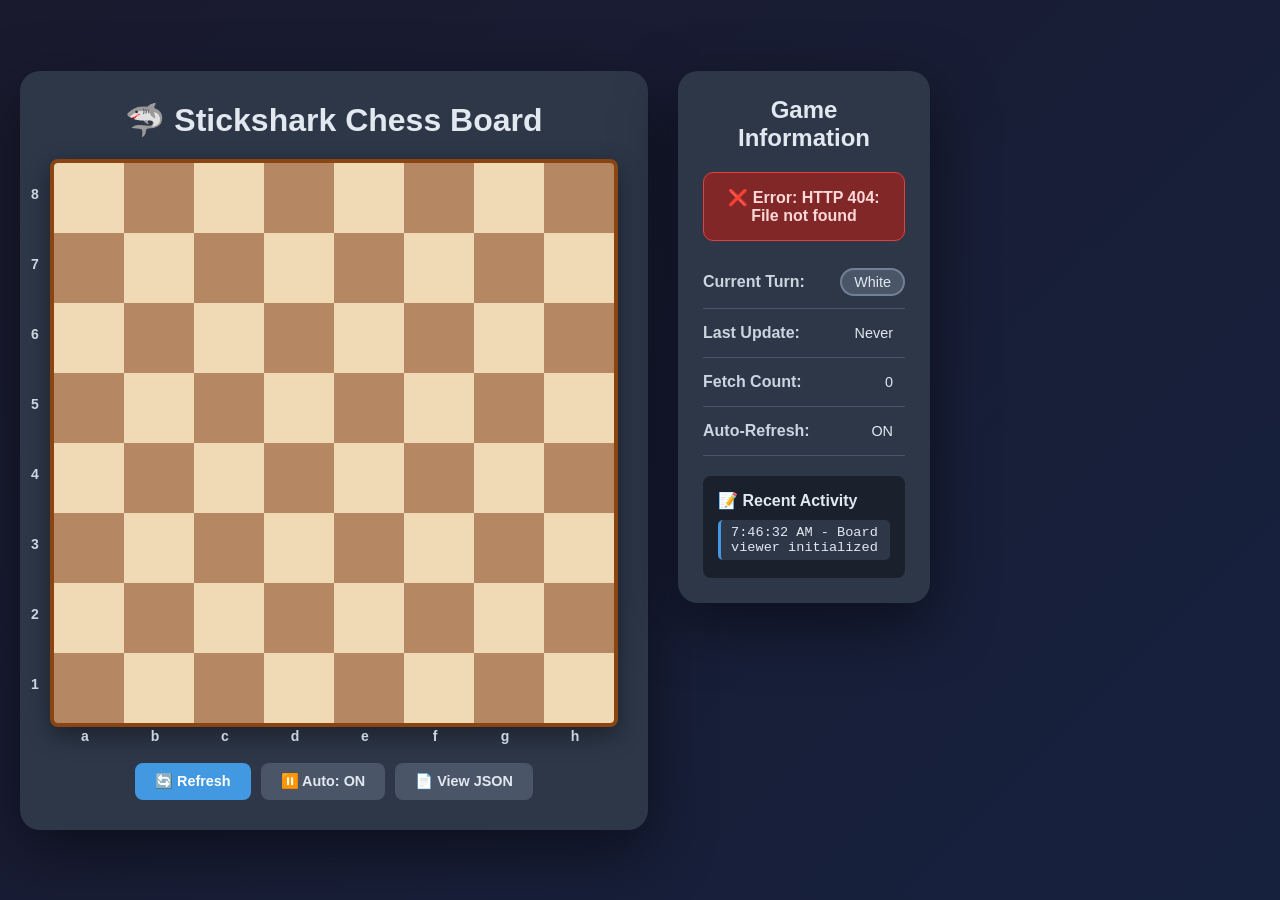
==== chess_board.html @ 0b3cc7c3 "clean project structure" ====
<!DOCTYPE html>
<html lang="en">
<head>
    <meta charset="UTF-8">
    <meta name="viewport" content="width=device-width, initial-scale=1.0">
    <title>🦈 Stickshark Chess Board</title>
    <style>
        * {
            margin: 0;
            padding: 0;
            box-sizing: border-box;
        }

        body {
            font-family: 'SF Pro Display', -apple-system, BlinkMacSystemFont, 'Segoe UI', Roboto, sans-serif;
            background: linear-gradient(135deg, #1a1a2e 0%, #16213e 100%);
            min-height: 100vh;
            display: flex;
            align-items: center;
            justify-content: center;
            padding: 20px;
            color: #e2e8f0;
        }

        .container {
            display: grid;
            grid-template-columns: 1fr auto 300px;
            gap: 30px;
            max-width: 1400px;
            width: 100%;
            align-items: start;
        }

        .board-section {
            background: #2d3748;
            border-radius: 20px;
            padding: 30px;
            box-shadow: 0 20px 60px rgba(0, 0, 0, 0.5);
            display: flex;
            flex-direction: column;
            align-items: center;
        }

        .title {
            font-size: 2rem;
            font-weight: 700;
            color: #e2e8f0;
            margin-bottom: 20px;
            text-align: center;
        }

        .chess-board-container {
            position: relative;
            display: inline-block;
        }

        .chess-board {
            display: grid;
            grid-template-columns: repeat(8, 70px);
            grid-template-rows: repeat(8, 70px);
            border: 4px solid #8B4513;
            border-radius: 8px;
            overflow: hidden;
            box-shadow: 0 8px 25px rgba(0, 0, 0, 0.4);
        }

        .square {
            width: 70px;
            height: 70px;
            display: flex;
            align-items: center;
            justify-content: center;
            font-size: 48px;
            line-height: 1;
            user-select: none;
            position: relative;
            transition: all 0.2s ease;
        }

        .square.light {
            background-color: #f0d9b5;
        }

        .square.dark {
            background-color: #b58863;
        }

        .square:hover {
            transform: scale(1.05);
            z-index: 10;
            box-shadow: 0 4px 15px rgba(0, 0, 0, 0.5);
        }

        .piece {
            width: 100%;
            height: 100%;
            display: flex;
            align-items: center;
            justify-content: center;
            text-shadow: 2px 2px 4px rgba(0, 0, 0, 0.5);
            filter: drop-shadow(1px 1px 2px rgba(0, 0, 0, 0.3));
        }

        .piece img {
            width: 80%;
            height: 80%;
            object-fit: contain;
            user-select: none;
            -webkit-user-drag: none;
            pointer-events: none;
        }

        /* Coordinates */
        .coordinates {
            position: absolute;
            top: 0;
            left: 0;
            width: 560px; /* match 8 * 70px board */
            height: 560px;
            pointer-events: none;
            font-weight: 600;
            font-size: 14px;
            color: #cbd5e0;
        }

        .files {
            position: absolute;
            bottom: -25px;
            left: 0px;
            width: 560px;
            display: flex;
            justify-content: center;
            align-items: center;
        }

        .files span {
            width: 70px;
            text-align: center;
        }

        .ranks {
            position: absolute;
            top: 0px;
            left: -25px;
            height: 560px;
            display: flex;
            flex-direction: column;
            justify-content: space-between;
            align-items: center;
            writing-mode: horizontal-tb;
        }

        .ranks span {
            width: 20px;
            height: 70px;
            display: flex;
            align-items: center;
            justify-content: center;
            flex-shrink: 0;
            flex-grow: 0;
        }

        /* Info Panel */
        .info-panel {
            background: #2d3748;
            border-radius: 20px;
            padding: 25px;
            box-shadow: 0 20px 60px rgba(0, 0, 0, 0.5);
            min-height: 400px;
        }

        .info-title {
            font-size: 1.5rem;
            font-weight: 600;
            color: #e2e8f0;
            margin-bottom: 20px;
            text-align: center;
        }

        .status-item {
            display: flex;
            justify-content: space-between;
            align-items: center;
            padding: 12px 0;
            border-bottom: 1px solid #4a5568;
        }

        .status-item:last-child {
            border-bottom: none;
        }

        .status-label {
            font-weight: 600;
            color: #cbd5e0;
        }

        .status-value {
            font-weight: 500;
            padding: 4px 12px;
            border-radius: 20px;
            font-size: 0.9rem;
        }

        .turn-white {
            background: #4a5568;
            color: #e2e8f0;
            border: 2px solid #718096;
        }

        .turn-black {
            background: #1a202c;
            color: #e2e8f0;
            border: 2px solid #2d3748;
        }

        .connection-status {
            padding: 15px;
            border-radius: 10px;
            text-align: center;
            font-weight: 600;
            margin: 15px 0;
        }

        .connected {
            background: #22543d;
            color: #c6f6d5;
            border: 1px solid #38a169;
        }

        .disconnected {
            background: #822727;
            color: #fed7d7;
            border: 1px solid #e53e3e;
        }

        .loading {
            background: #2a69ac;
            color: #bee3f8;
            border: 1px solid #3182ce;
        }

        /* Controls */
        .controls {
            display: flex;
            gap: 10px;
            margin-top: 36px;
            flex-wrap: wrap;
            justify-content: center;
        }

        .btn {
            padding: 10px 20px;
            border: none;
            border-radius: 8px;
            font-weight: 600;
            cursor: pointer;
            transition: all 0.2s ease;
            font-size: 0.9rem;
        }

        .btn-primary {
            background: #4299e1;
            color: white;
        }

        .btn-primary:hover {
            background: #3182ce;
            transform: translateY(-1px);
        }

        .btn-secondary {
            background: #4a5568;
            color: #e2e8f0;
        }

        .btn-secondary:hover {
            background: #2d3748;
            transform: translateY(-1px);
        }

        /* Move History */
        .move-history {
            margin-top: 20px;
            max-height: 200px;
            overflow-y: auto;
            background: #1a202c;
            border-radius: 8px;
            padding: 15px;
        }

        .move-history h4 {
            margin-bottom: 10px;
            color: #e2e8f0;
        }

        .move-item {
            padding: 5px 10px;
            margin: 3px 0;
            background: #2d3748;
            border-radius: 5px;
            font-family: 'Monaco', 'Courier New', monospace;
            font-size: 0.85rem;
            border-left: 3px solid #4299e1;
            color: #e2e8f0;
        }

        /* Responsive Design */
        @media (max-width: 1200px) {
            .container {
                grid-template-columns: 1fr;
                gap: 20px;
            }
            
            .chess-board {
                grid-template-columns: repeat(8, 60px);
                grid-template-rows: repeat(8, 60px);
            }
            
            .square {
                width: 60px;
                height: 60px;
                font-size: 40px;
            }
        }

        @media (max-width: 600px) {
            .chess-board {
                grid-template-columns: repeat(8, 45px);
                grid-template-rows: repeat(8, 45px);
            }
            
            .square {
                width: 45px;
                height: 45px;
                font-size: 30px;
            }
            
            .files {
                width: 360px;
                padding: 0 22px;
            }
            
            .ranks {
                height: 360px;
                padding: 22px 0;
            }
        }

        /* Animations */
        .piece-enter {
            animation: pieceEnter 0.3s ease-out;
        }

        @keyframes pieceEnter {
            from {
                opacity: 0;
                transform: scale(0.8);
            }
            to {
                opacity: 1;
                transform: scale(1);
            }
        }

        .board-update {
            animation: boardUpdate 0.2s ease-out;
        }

        @keyframes boardUpdate {
            0% { transform: scale(1); }
            50% { transform: scale(1.02); }
            100% { transform: scale(1); }
        }
    </style>
</head>
<body>
    <div class="container">
        <!-- Chess Board Section -->
        <div class="board-section">
            <h1 class="title">🦈 Stickshark Chess Board</h1>
            
            <div class="chess-board-container">
                <div id="chess-board" class="chess-board">
                    <!-- Board squares will be generated by JavaScript -->
                </div>
                
                <div class="coordinates">
                    <div class="files">
                        <span>a</span><span>b</span><span>c</span><span>d</span>
                        <span>e</span><span>f</span><span>g</span><span>h</span>
                    </div>
                    <div class="ranks">
                        <span>8</span><span>7</span><span>6</span><span>5</span>
                        <span>4</span><span>3</span><span>2</span><span>1</span>
                    </div>
                </div>
            </div>

            <div class="controls">
                <button class="btn btn-primary" onclick="manualRefresh()">🔄 Refresh</button>
                <button class="btn btn-secondary" onclick="toggleAutoRefresh()" id="autoBtn">
                    ⏸️ Auto: ON
                </button>
                <button class="btn btn-secondary" onclick="openJsonViewer()">📄 View JSON</button>
            </div>
        </div>

        <!-- Game Info Panel -->
        <div class="info-panel">
            <h2 class="info-title">Game Information</h2>
            
            <div id="connectionStatus" class="connection-status loading">
                🔄 Connecting...
            </div>

            <div class="status-item">
                <span class="status-label">Current Turn:</span>
                <span id="currentTurn" class="status-value turn-white">White</span>
            </div>

            <div class="status-item">
                <span class="status-label">Last Update:</span>
                <span id="lastUpdate" class="status-value">Never</span>
            </div>

            <div class="status-item">
                <span class="status-label">Fetch Count:</span>
                <span id="fetchCount" class="status-value">0</span>
            </div>

            <div class="status-item">
                <span class="status-label">Auto-Refresh:</span>
                <span id="autoStatus" class="status-value">ON</span>
            </div>

            <div class="move-history">
                <h4>📝 Recent Activity</h4>
                <div id="moveHistory">
                    <div class="move-item">Waiting for game data...</div>
                </div>
            </div>
        </div>
    </div>

    <script>
        // Chess piece Unicode symbols (fallback)
        const pieceSymbols = {
            white: ['♙', '♗', '♘', '♖', '♕', '♔'], // 0-5: pawn, bishop, knight, rook, queen, king
            black: ['♟', '♝', '♞', '♜', '♛', '♚']  // 0-5: pawn, bishop, knight, rook, queen, king
        };

        // Map type index to names and abbreviations
        const typeNames = ['pawn','bishop','knight','rook','queen','king']; // 0..5
        const typeAbbr  = ['P','B','N','R','Q','K'];

        // Build sprite filename like wK.svg or bQ.svg under assets/pieces/merida/
        function pieceImageSrc(piece) {
            const short = piece.color === 'white' ? 'w' : 'b';
            const abbr = typeAbbr[piece.type];
            return `assets/pieces/merida/${short}${abbr}.svg`;
        }

        // Game state
        let currentBoard = null;
        let lastTimestamp = 0;
        let fetchCount = 0;
        let autoRefreshInterval = null;
        let isAutoRefreshEnabled = true;
        let moveHistory = [];

        // Auto-refresh settings
        const REFRESH_INTERVAL = 1000; // 1 second

        // Initialize the chess board grid
        function initializeBoard() {
            const board = document.getElementById('chess-board');
            board.innerHTML = '';

            // Create 64 squares (8x8)
            for (let rank = 7; rank >= 0; rank--) { // Start from rank 8 (index 7) to rank 1 (index 0)
                for (let file = 0; file < 8; file++) {
                    const square = document.createElement('div');
                    square.className = `square ${(rank + file) % 2 === 0 ? 'dark' : 'light'}`;
                    square.dataset.rank = rank;
                    square.dataset.file = file;
                    square.id = `square-${rank}-${file}`;
                    board.appendChild(square);
                }
            }
        }

        // Render pieces on the board
        function renderBoard(boardData) {
            if (!boardData || !boardData.board) return;

            const board = boardData.board;
            
            // Clear all pieces first
            document.querySelectorAll('.square').forEach(square => {
                square.innerHTML = '';
                square.classList.remove('piece-enter');
            });

            // Place pieces according to the board data
            // board[0] = rank 8, board[7] = rank 1
            for (let boardRank = 0; boardRank < 8; boardRank++) {
                for (let boardFile = 0; boardFile < 8; boardFile++) {
                    // Engine's file indexing is mirrored horizontally; flip files for display
                    const piece = board[boardRank][7 - boardFile];
                    if (piece) {
                        const displayRank = 7 - boardRank; // Convert board index to display rank
                        const square = document.getElementById(`square-${displayRank}-${boardFile}`);
                        
                        if (square) {
                            const wrapper = document.createElement('span');
                            wrapper.className = 'piece piece-enter';

                            const img = document.createElement('img');
                            img.alt = `${piece.color} ${typeNames[piece.type]}`;
                            img.src = pieceImageSrc(piece);
                            img.onerror = () => { wrapper.textContent = pieceSymbols[piece.color][piece.type]; };

                            wrapper.appendChild(img);
                            square.appendChild(wrapper);
                        }
                    }
                }
            }

            // Add board update animation
            document.getElementById('chess-board').classList.add('board-update');
            setTimeout(() => {
                document.getElementById('chess-board').classList.remove('board-update');
            }, 200);
        }

        // Update game information
        function updateGameInfo(data) {
            // Update turn indicator
            const turnElement = document.getElementById('currentTurn');
            const turn = data.turn || 'unknown';
            turnElement.textContent = turn.charAt(0).toUpperCase() + turn.slice(1);
            turnElement.className = `status-value ${turn === 'white' ? 'turn-white' : 'turn-black'}`;

            // Update last update time
            const timestamp = data.timestamp || 0;
            const updateTime = timestamp ? new Date(timestamp * 1000).toLocaleTimeString() : 'Never';
            document.getElementById('lastUpdate').textContent = updateTime;

            // Update fetch count
            document.getElementById('fetchCount').textContent = fetchCount;

            // Update move history
            const action = data.action;
            if (action && action !== 'fileupdate' && action !== 'getboard') {
                const moveText = data.move ? `${action}: ${data.move}` : action;
                addToMoveHistory(moveText);
            }
        }

        // Add move to history
        function addToMoveHistory(move) {
            moveHistory.unshift({
                move: move,
                time: new Date().toLocaleTimeString()
            });
            
            // Keep only last 10 moves
            if (moveHistory.length > 10) {
                moveHistory = moveHistory.slice(0, 10);
            }

            // Update display
            const historyContainer = document.getElementById('moveHistory');
            historyContainer.innerHTML = moveHistory.length > 0 
                ? moveHistory.map(item => 
                    `<div class="move-item">${item.time} - ${item.move}</div>`
                  ).join('')
                : '<div class="move-item">No moves yet...</div>';
        }

        // Update connection status
        function updateConnectionStatus(status, message) {
            const statusElement = document.getElementById('connectionStatus');
            statusElement.className = `connection-status ${status}`;
            
            const icons = {
                connected: '✅',
                disconnected: '❌', 
                loading: '🔄'
            };
            
            statusElement.textContent = `${icons[status]} ${message}`;
        }

        // Fetch board state from JSON file
        async function fetchBoardState() {
            fetchCount++;
            
            try {
                updateConnectionStatus('loading', 'Fetching board state...');
                
                const response = await fetch(`data/board_state.json?t=${Date.now()}`);
                
                if (!response.ok) {
                    throw new Error(`HTTP ${response.status}: ${response.statusText}`);
                }
                
                const data = await response.json();
                const currentTimestamp = data.timestamp || 0;
                
                // Check if this is new data
                if (currentTimestamp > lastTimestamp) {
                    lastTimestamp = currentTimestamp;
                    currentBoard = data;
                    
                    renderBoard(data);
                    updateGameInfo(data);
                    updateConnectionStatus('connected', 'Board updated successfully');
                } else {
                    updateConnectionStatus('connected', 'No new moves detected');
                }
                
            } catch (error) {
                updateConnectionStatus('disconnected', `Error: ${error.message}`);
                console.error('Fetch error:', error);
            }
        }

        // Manual refresh
        function manualRefresh() {
            fetchBoardState();
        }

        // Toggle auto-refresh
        function toggleAutoRefresh() {
            const button = document.getElementById('autoBtn');
            const statusElement = document.getElementById('autoStatus');
            
            if (isAutoRefreshEnabled) {
                clearInterval(autoRefreshInterval);
                autoRefreshInterval = null;
                isAutoRefreshEnabled = false;
                button.textContent = '▶️ Auto: OFF';
                statusElement.textContent = 'OFF';
            } else {
                startAutoRefresh();
                isAutoRefreshEnabled = true;
                button.textContent = '⏸️ Auto: ON';
                statusElement.textContent = 'ON';
            }
        }

        // Start auto-refresh
        function startAutoRefresh() {
            if (autoRefreshInterval) {
                clearInterval(autoRefreshInterval);
            }
            autoRefreshInterval = setInterval(fetchBoardState, REFRESH_INTERVAL);
        }

        // Open JSON viewer in new tab
        function openJsonViewer() {
            window.open('json_viewer.html', '_blank');
        }

        // Initialize everything when page loads
        window.addEventListener('load', () => {
            initializeBoard();
            fetchBoardState(); // Immediate first fetch
            startAutoRefresh(); // Start interval
            addToMoveHistory('Board viewer initialized');
        });

        // Pause auto-refresh when page is not visible
        document.addEventListener('visibilitychange', () => {
            if (document.hidden && isAutoRefreshEnabled) {
                clearInterval(autoRefreshInterval);
            } else if (!document.hidden && isAutoRefreshEnabled) {
                startAutoRefresh();
            }
        });
    </script>
</body>
</html>
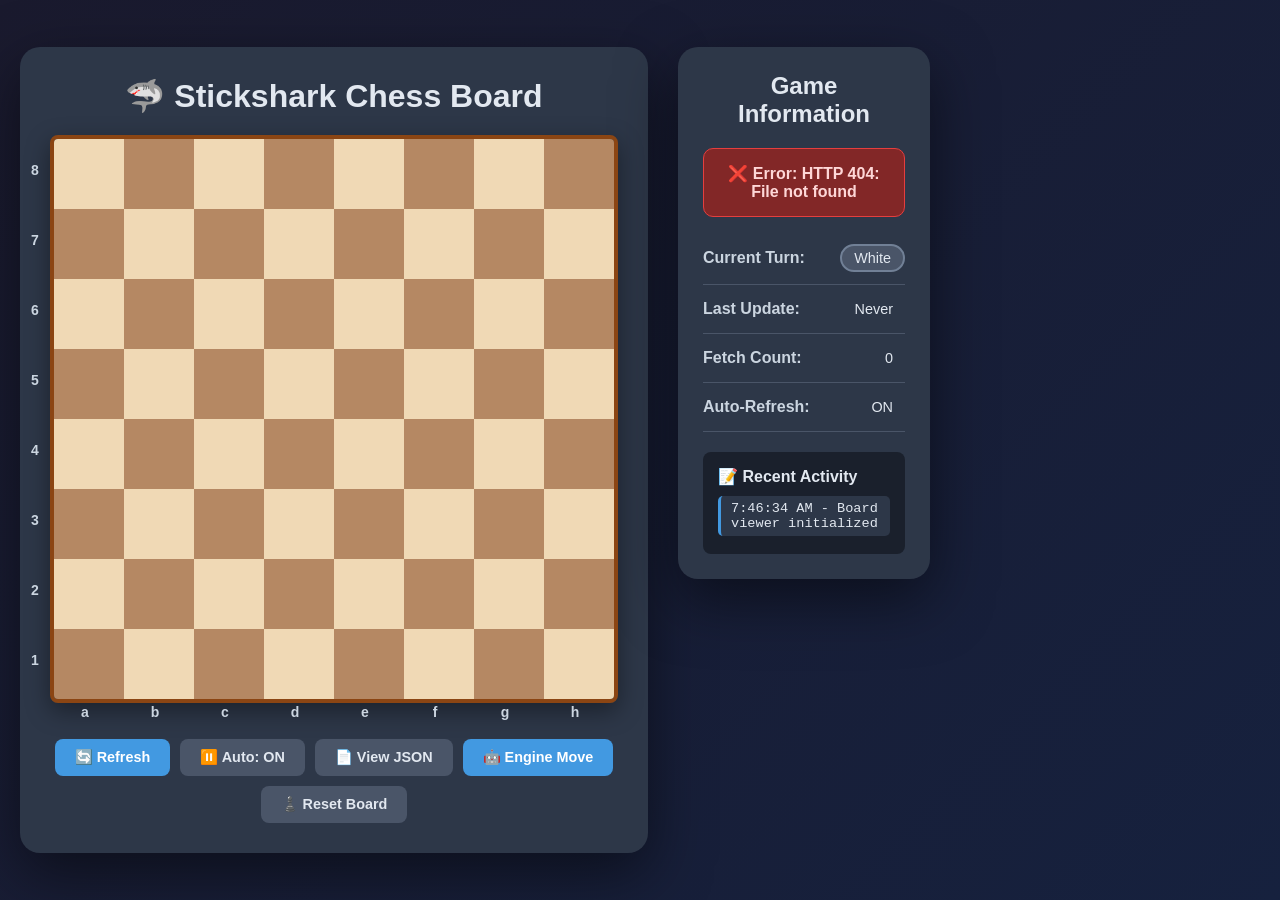
==== commit 9dabecdf: "add newgame button and engine move button to ui" ====
--- a/chess_board.html
+++ b/chess_board.html
@@ -402,6 +402,8 @@
                     ⏸️ Auto: ON
                 </button>
                 <button class="btn btn-secondary" onclick="openJsonViewer()">📄 View JSON</button>
+                <button class="btn btn-primary" onclick="triggerEngineMove()">🤖 Engine Move</button>
+                <button class="btn btn-secondary" onclick="triggerNewGame()">♟️ Reset Board</button>
             </div>
         </div>
 
@@ -664,6 +666,35 @@
             window.open('json_viewer.html', '_blank');
         }
 
+        // Trigger engine move via local HTTP API
+        async function triggerEngineMove() {
+            try {
+                updateConnectionStatus('loading', 'Requesting engine move...');
+                const res = await fetch('http://localhost:8080/enginemove', { method: 'POST' });
+                if (!res.ok) throw new Error(`HTTP ${res.status}`);
+                await res.json();
+                // After engine moves, refresh board state
+                await fetchBoardState();
+            } catch (e) {
+                updateConnectionStatus('disconnected', `Engine move failed: ${e.message}`);
+                console.error(e);
+            }
+        }
+
+        // Reset to starting position via local HTTP API
+        async function triggerNewGame() {
+            try {
+                updateConnectionStatus('loading', 'Resetting board...');
+                const res = await fetch('http://localhost:8080/newgame', { method: 'POST' });
+                if (!res.ok) throw new Error(`HTTP ${res.status}`);
+                await res.json();
+                await fetchBoardState();
+            } catch (e) {
+                updateConnectionStatus('disconnected', `Reset failed: ${e.message}`);
+                console.error(e);
+            }
+        }
+
         // Initialize everything when page loads
         window.addEventListener('load', () => {
             initializeBoard();
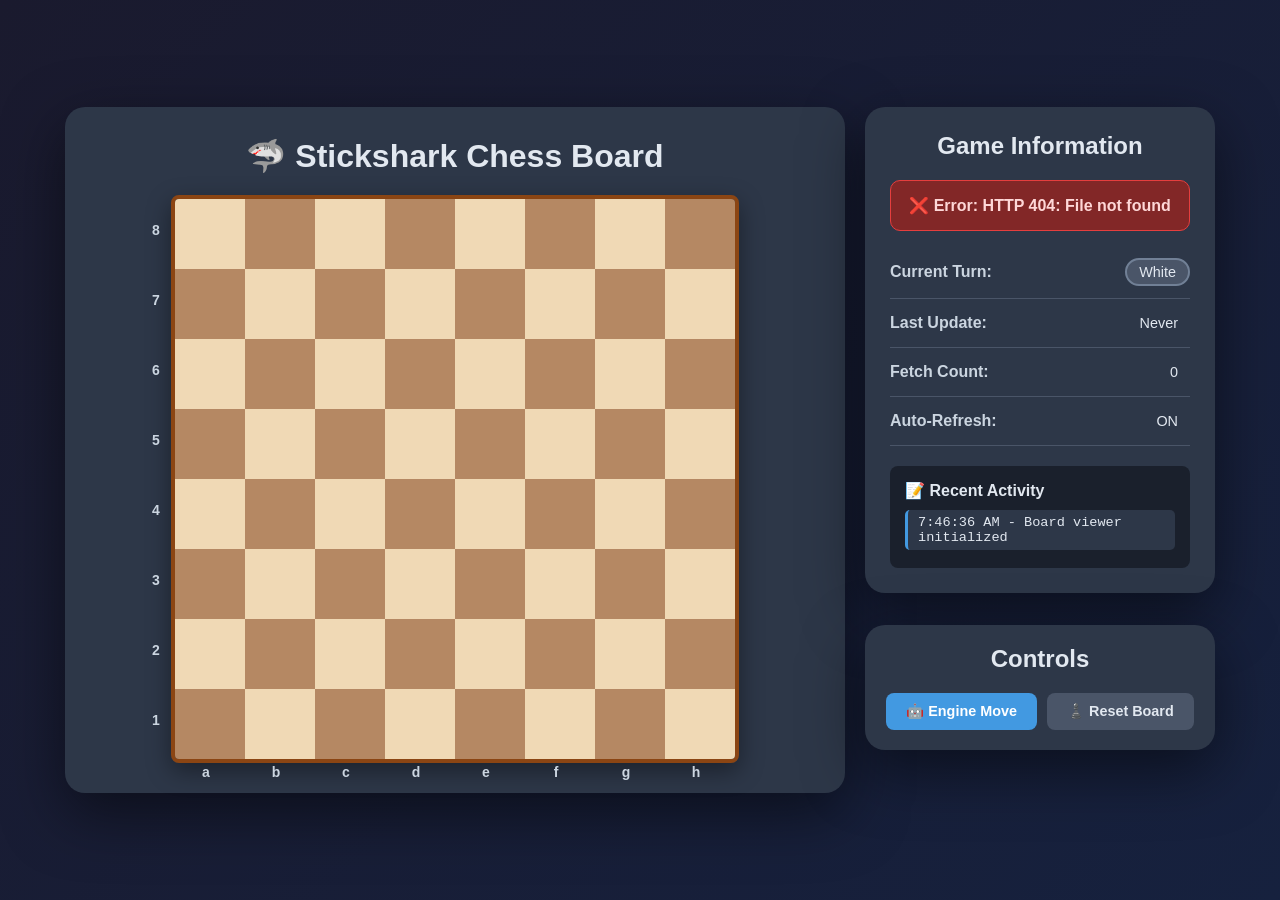
==== commit d085a2e3: "add engine move button and update ui" ====
--- a/chess_board.html
+++ b/chess_board.html
@@ -24,11 +24,19 @@
 
         .container {
             display: grid;
-            grid-template-columns: 1fr auto 300px;
-            gap: 30px;
-            max-width: 1400px;
+            grid-template-columns: 1fr 350px; /* narrower side column */
+            gap: 20px; /* smaller gap between columns */
+            max-width: 1150px; /* smaller max width */
             width: 100%;
             align-items: start;
+        }
+
+        /* Sidebar stacks info + controls tightly without being pushed by board height */
+        .sidebar {
+            grid-column: 2;
+            display: flex;
+            flex-direction: column;
+            gap: 16px;
         }
 
         .board-section {
@@ -167,6 +175,7 @@
             padding: 25px;
             box-shadow: 0 20px 60px rgba(0, 0, 0, 0.5);
             min-height: 400px;
+            grid-column: 2; /* right column */
         }
 
         .info-title {
@@ -239,7 +248,7 @@
             border: 1px solid #3182ce;
         }
 
-        /* Controls */
+        /* Controls (shared button styles) */
         .controls {
             display: flex;
             gap: 10px;
@@ -276,6 +285,24 @@
         .btn-secondary:hover {
             background: #2d3748;
             transform: translateY(-1px);
+        }
+
+        /* Side Controls Panel */
+        .controls-panel {
+            background: #2d3748;
+            border-radius: 20px;
+            padding: 20px;
+            box-shadow: 0 20px 60px rgba(0, 0, 0, 0.5);
+            margin-top: 16px;
+            grid-column: 2; /* place under info panel in right column */
+        }
+
+        .controls-title {
+            font-size: 1.5rem;
+            font-weight: 600;
+            color: #e2e8f0;
+            margin-bottom: 20px;
+            text-align: center;
         }
 
         /* Move History */
@@ -396,18 +423,11 @@
                 </div>
             </div>
 
-            <div class="controls">
-                <button class="btn btn-primary" onclick="manualRefresh()">🔄 Refresh</button>
-                <button class="btn btn-secondary" onclick="toggleAutoRefresh()" id="autoBtn">
-                    ⏸️ Auto: ON
-                </button>
-                <button class="btn btn-secondary" onclick="openJsonViewer()">📄 View JSON</button>
-                <button class="btn btn-primary" onclick="triggerEngineMove()">🤖 Engine Move</button>
-                <button class="btn btn-secondary" onclick="triggerNewGame()">♟️ Reset Board</button>
-            </div>
+            
         </div>
 
-        <!-- Game Info Panel -->
+        <!-- Right column: Sidebar containing info + controls -->
+        <div class="sidebar">
         <div class="info-panel">
             <h2 class="info-title">Game Information</h2>
             
@@ -441,6 +461,15 @@
                     <div class="move-item">Waiting for game data...</div>
                 </div>
             </div>
+        </div>
+        <!-- Controls Panel (only engine + reset) -->
+        <div class="controls-panel">
+            <h2 class="controls-title">Controls</h2>
+            <div class="controls" style="justify-content: center; margin-top: 0;">
+                <button class="btn btn-primary" onclick="triggerEngineMove()">🤖 Engine Move</button>
+                <button class="btn btn-secondary" onclick="triggerNewGame()">♟️ Reset Board</button>
+            </div>
+        </div>
         </div>
     </div>
 
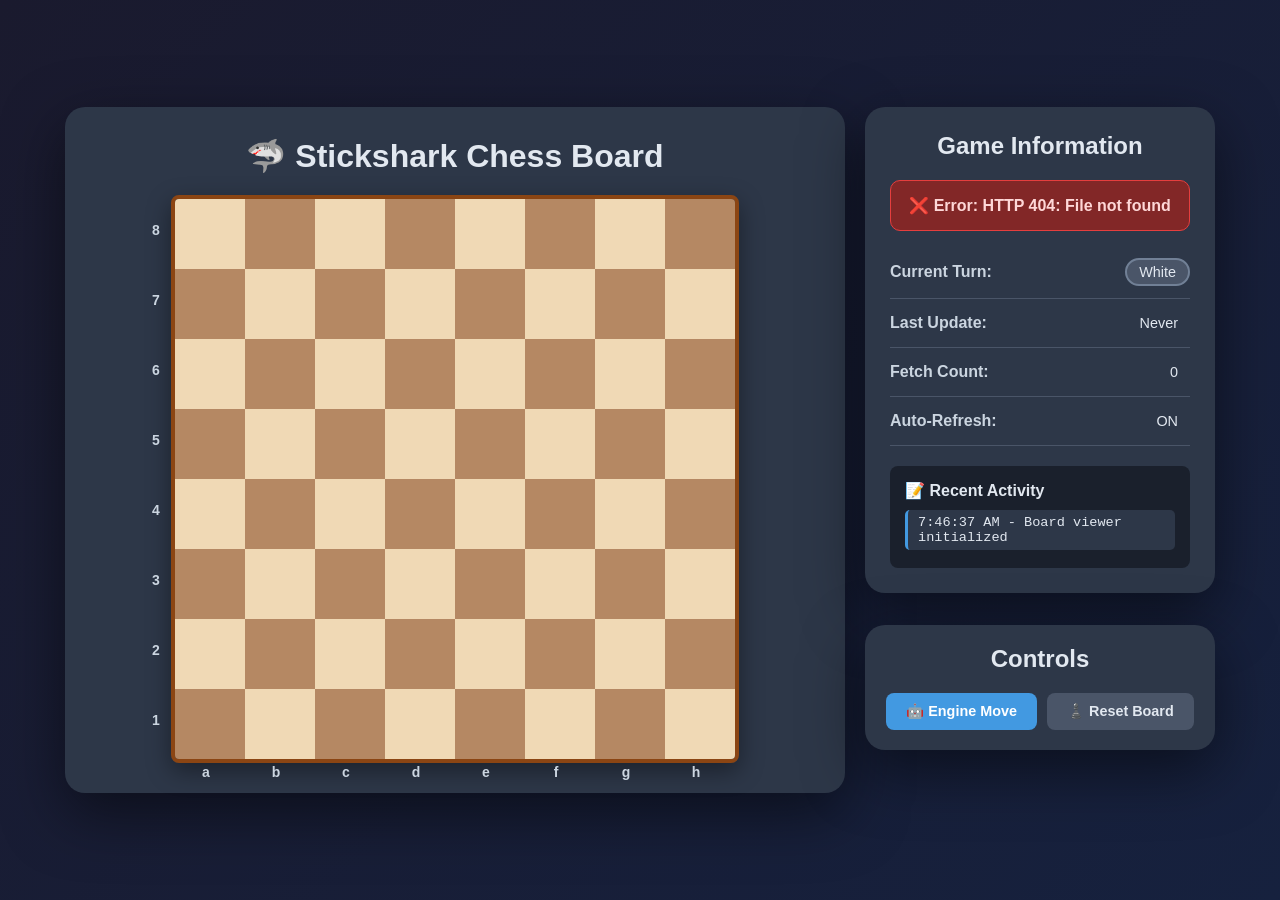
==== commit 680b7cfc: "drag and drop" ====
--- a/chess_board.html
+++ b/chess_board.html
@@ -107,6 +107,12 @@
             justify-content: center;
             text-shadow: 2px 2px 4px rgba(0, 0, 0, 0.5);
             filter: drop-shadow(1px 1px 2px rgba(0, 0, 0, 0.3));
+            cursor: grab;
+            user-select: none;
+        }
+
+        .piece:active {
+            cursor: grabbing;
         }
 
         .piece img {
@@ -116,6 +122,22 @@
             user-select: none;
             -webkit-user-drag: none;
             pointer-events: none;
+        }
+
+        /* Drag and drop visual feedback */
+        .square.drag-over {
+            background-color: #4ade80 !important;
+            opacity: 0.8;
+        }
+
+        .square.invalid-drop {
+            background-color: #f87171 !important;
+            opacity: 0.8;
+        }
+
+        .square.valid-drop {
+            background-color: #4ade80 !important;
+            opacity: 0.6;
         }
 
         /* Coordinates */
@@ -498,9 +520,10 @@
         let autoRefreshInterval = null;
         let isAutoRefreshEnabled = true;
         let moveHistory = [];
+        let draggedPiece = null;
 
         // Auto-refresh settings
-        const REFRESH_INTERVAL = 1000; // 1 second
+        const REFRESH_INTERVAL = 1000; // one second
 
         // Initialize the chess board grid
         function initializeBoard() {
@@ -515,6 +538,13 @@
                     square.dataset.rank = rank;
                     square.dataset.file = file;
                     square.id = `square-${rank}-${file}`;
+                    
+                    // Add drag and drop event listeners
+                    square.addEventListener('dragover', handleDragOver);
+                    square.addEventListener('drop', handleDrop);
+                    square.addEventListener('dragenter', handleDragEnter);
+                    square.addEventListener('dragleave', handleDragLeave);
+                    
                     board.appendChild(square);
                 }
             }
@@ -550,6 +580,15 @@
                             img.alt = `${piece.color} ${typeNames[piece.type]}`;
                             img.src = pieceImageSrc(piece);
                             img.onerror = () => { wrapper.textContent = pieceSymbols[piece.color][piece.type]; };
+
+                            // Make piece draggable
+                            wrapper.draggable = true;
+                            wrapper.dataset.pieceColor = piece.color;
+                            wrapper.dataset.pieceType = piece.type;
+                            wrapper.dataset.square = `${String.fromCharCode(97 + boardFile)}${8 - boardRank}`;
+
+                            // Add drag start event listener
+                            wrapper.addEventListener('dragstart', handleDragStart);
 
                             wrapper.appendChild(img);
                             square.appendChild(wrapper);
@@ -695,6 +734,88 @@
             window.open('json_viewer.html', '_blank');
         }
 
+        // Drag and drop handlers
+        function handleDragStart(e) {
+            draggedPiece = {
+                color: e.target.dataset.pieceColor,
+                type: parseInt(e.target.dataset.pieceType),
+                square: e.target.dataset.square
+            };
+            e.dataTransfer.effectAllowed = 'move';
+        }
+
+        function handleDragOver(e) {
+            e.preventDefault();
+            e.dataTransfer.dropEffect = 'move';
+        }
+
+        function handleDragEnter(e) {
+            e.preventDefault();
+            const square = e.target.closest('.square');
+            if (square) {
+                square.classList.add('drag-over');
+            }
+        }
+
+        function handleDragLeave(e) {
+            const square = e.target.closest('.square');
+            if (square) {
+                square.classList.remove('drag-over');
+            }
+        }
+
+        async function handleDrop(e) {
+            e.preventDefault();
+            
+            // Clear drag visual feedback
+            document.querySelectorAll('.square').forEach(sq => {
+                sq.classList.remove('drag-over', 'valid-drop', 'invalid-drop');
+            });
+
+            if (!draggedPiece) return;
+
+            const targetSquare = e.target.closest('.square');
+            if (!targetSquare) return;
+
+            const targetRank = parseInt(targetSquare.dataset.rank);
+            const targetFile = parseInt(targetSquare.dataset.file);
+            const targetSquareNotation = `${String.fromCharCode(97 + targetFile)}${targetRank + 1}`;
+
+            // Check if dropping on the same square
+            if (draggedPiece.square === targetSquareNotation) {
+                draggedPiece = null;
+                return; // Don't send request for same square
+            }
+
+            // Create move notation
+            const moveNotation = `${draggedPiece.square}-${targetSquareNotation}`;
+            
+            try {
+                updateConnectionStatus('loading', 'Making move...');
+                
+                const response = await fetch('http://localhost:8080/move', {
+                    method: 'POST',
+                    headers: { 'Content-Type': 'application/json' },
+                    body: JSON.stringify({ move: moveNotation })
+                });
+
+                if (!response.ok) {
+                    throw new Error(`HTTP ${response.status}`);
+                }
+
+                const result = await response.json();
+                
+                // Always refresh board after any move attempt
+                await fetchBoardState();
+                updateConnectionStatus('connected', 'Move processed');
+                
+            } catch (error) {
+                updateConnectionStatus('disconnected', `Move failed: ${error.message}`);
+            }
+
+            draggedPiece = null;
+        }
+
         // Trigger engine move via local HTTP API
         async function triggerEngineMove() {
             try {
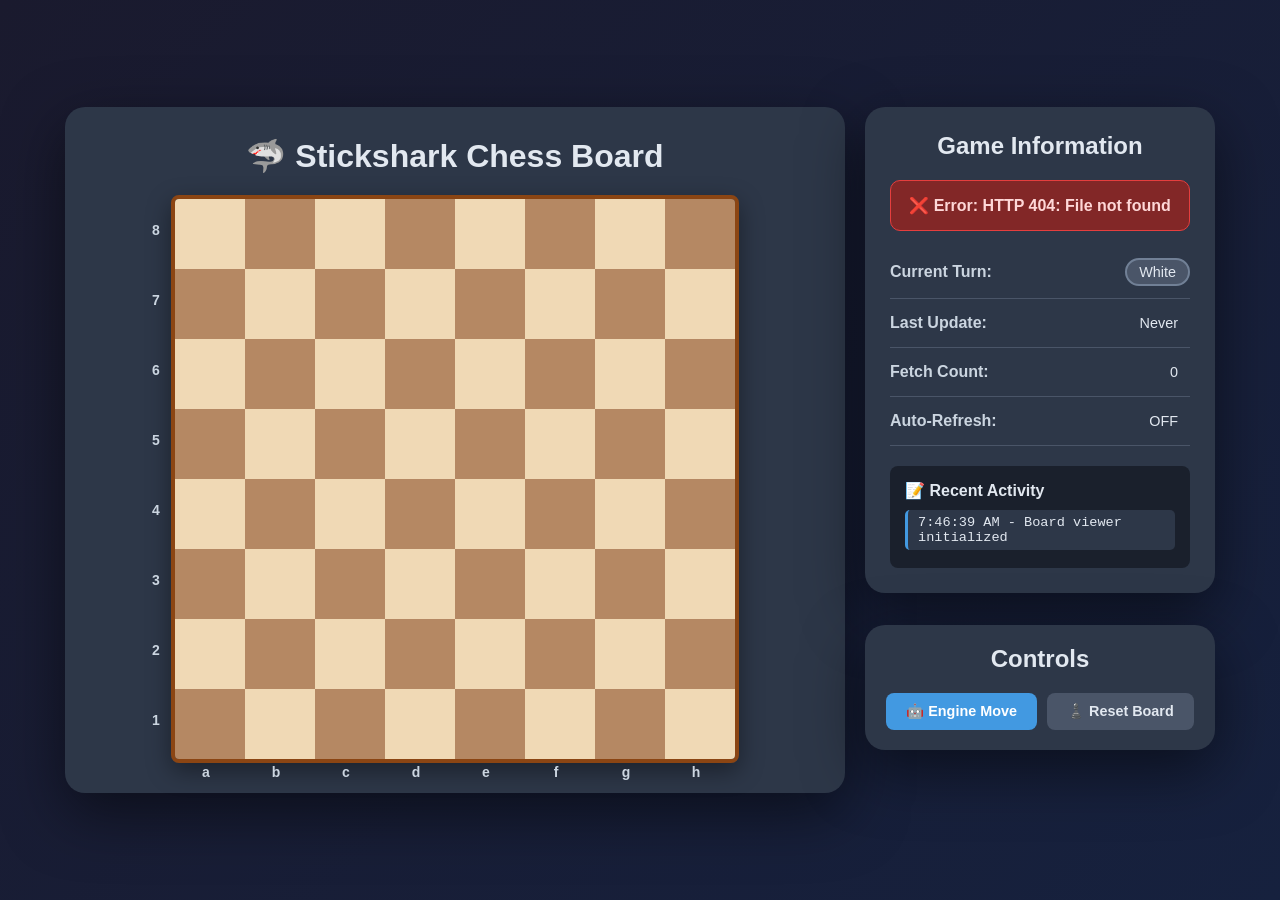
==== commit afdebe7f: "disable auto refresh" ====
--- a/chess_board.html
+++ b/chess_board.html
@@ -474,7 +474,7 @@
 
             <div class="status-item">
                 <span class="status-label">Auto-Refresh:</span>
-                <span id="autoStatus" class="status-value">ON</span>
+                <span id="autoStatus" class="status-value">OFF</span>
             </div>
 
             <div class="move-history">
@@ -518,9 +518,10 @@
         let lastTimestamp = 0;
         let fetchCount = 0;
         let autoRefreshInterval = null;
-        let isAutoRefreshEnabled = true;
+        let isAutoRefreshEnabled = false; // Disabled by default since we control when to fetch
         let moveHistory = [];
         let draggedPiece = null;
+        let isProcessingMove = false; // Track if we're currently processing a move
 
         // Auto-refresh settings
         const REFRESH_INTERVAL = 1000; // one second
@@ -688,7 +689,10 @@
                     updateGameInfo(data);
                     updateConnectionStatus('connected', 'Board updated successfully');
                 } else {
-                    updateConnectionStatus('connected', 'No new moves detected');
+                    // Only show "no new moves" if we're not processing a move
+                    if (!isProcessingMove) {
+                        updateConnectionStatus('connected', 'No new moves detected');
+                    }
                 }
                 
             } catch (error) {
@@ -792,6 +796,7 @@
             
             try {
                 updateConnectionStatus('loading', 'Making move...');
+                isProcessingMove = true; // Set flag to prevent "no new moves" messages
                 
                 const response = await fetch('http://localhost:8080/move', {
                     method: 'POST',
@@ -811,6 +816,8 @@
                 
             } catch (error) {
                 updateConnectionStatus('disconnected', `Move failed: ${error.message}`);
+            } finally {
+                isProcessingMove = false; // Clear flag
             }
 
             draggedPiece = null;
@@ -820,6 +827,8 @@
         async function triggerEngineMove() {
             try {
                 updateConnectionStatus('loading', 'Requesting engine move...');
+                isProcessingMove = true; // Set flag to prevent "no new moves" messages
+                
                 const res = await fetch('http://localhost:8080/enginemove', { method: 'POST' });
                 if (!res.ok) throw new Error(`HTTP ${res.status}`);
                 await res.json();
@@ -828,6 +837,8 @@
             } catch (e) {
                 updateConnectionStatus('disconnected', `Engine move failed: ${e.message}`);
                 console.error(e);
+            } finally {
+                isProcessingMove = false; // Clear flag
             }
         }
 
@@ -849,7 +860,7 @@
         window.addEventListener('load', () => {
             initializeBoard();
             fetchBoardState(); // Immediate first fetch
-            startAutoRefresh(); // Start interval
+            // Don't start auto-refresh by default
             addToMoveHistory('Board viewer initialized');
         });
 
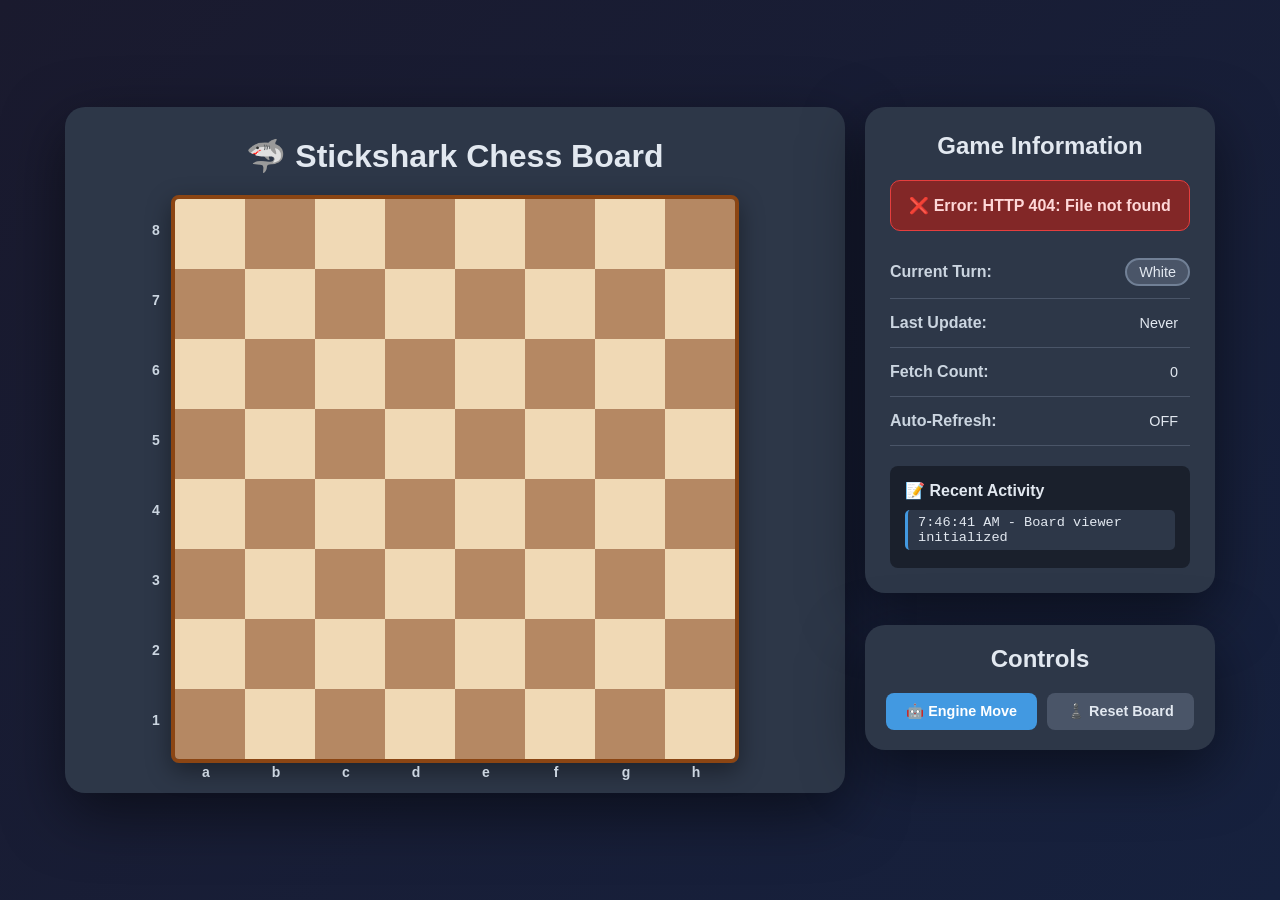
==== commit 60472be5: "add engine thinking visual feedback" ====
--- a/chess_board.html
+++ b/chess_board.html
@@ -113,6 +113,11 @@
 
         .piece:active {
             cursor: grabbing;
+        }
+
+        .piece.disabled {
+            cursor: not-allowed;
+            opacity: 0.6;
         }
 
         .piece img {
@@ -576,14 +581,19 @@
                         if (square) {
                             const wrapper = document.createElement('span');
                             wrapper.className = 'piece piece-enter';
+                            
+                            // Add disabled class if processing move
+                            if (isProcessingMove) {
+                                wrapper.classList.add('disabled');
+                            }
 
                             const img = document.createElement('img');
                             img.alt = `${piece.color} ${typeNames[piece.type]}`;
                             img.src = pieceImageSrc(piece);
                             img.onerror = () => { wrapper.textContent = pieceSymbols[piece.color][piece.type]; };
 
-                            // Make piece draggable
-                            wrapper.draggable = true;
+                            // Make piece draggable (but disabled if processing)
+                            wrapper.draggable = !isProcessingMove;
                             wrapper.dataset.pieceColor = piece.color;
                             wrapper.dataset.pieceType = piece.type;
                             wrapper.dataset.square = `${String.fromCharCode(97 + boardFile)}${8 - boardRank}`;
@@ -740,6 +750,11 @@
 
         // Drag and drop handlers
         function handleDragStart(e) {
+            if (isProcessingMove) {
+                e.preventDefault(); // Prevent drag if processing move
+                return;
+            }
+            
             draggedPiece = {
                 color: e.target.dataset.pieceColor,
                 type: parseInt(e.target.dataset.pieceType),
@@ -798,6 +813,9 @@
                 updateConnectionStatus('loading', 'Making move...');
                 isProcessingMove = true; // Set flag to prevent "no new moves" messages
                 
+                // Update piece opacity to disable pieces immediately
+                updatePieceOpacity();
+                
                 const response = await fetch('http://localhost:8080/move', {
                     method: 'POST',
                     headers: { 'Content-Type': 'application/json' },
@@ -818,16 +836,47 @@
                 updateConnectionStatus('disconnected', `Move failed: ${error.message}`);
             } finally {
                 isProcessingMove = false; // Clear flag
+                // Re-enable pieces
+                updatePieceOpacity();
+                reenableDragAndDrop();
             }
 
             draggedPiece = null;
+        }
+
+        // Re-enable drag and drop on all pieces
+        function reenableDragAndDrop() {
+            const pieces = document.querySelectorAll('.piece');
+            pieces.forEach(piece => {
+                piece.draggable = true;
+                piece.classList.remove('disabled');
+            });
+        }
+
+        // Update piece opacity based on processing state
+        function updatePieceOpacity() {
+            const pieces = document.querySelectorAll('.piece');
+            pieces.forEach(piece => {
+                if (isProcessingMove) {
+                    piece.classList.add('disabled');
+                } else {
+                    piece.classList.remove('disabled');
+                }
+            });
         }
 
         // Trigger engine move via local HTTP API
         async function triggerEngineMove() {
+            if (isProcessingMove) {
+                return; // Don't allow multiple simultaneous moves
+            }
+            
             try {
                 updateConnectionStatus('loading', 'Requesting engine move...');
                 isProcessingMove = true; // Set flag to prevent "no new moves" messages
+                
+                // Update piece opacity to disable pieces immediately
+                updatePieceOpacity();
                 
                 const res = await fetch('http://localhost:8080/enginemove', { method: 'POST' });
                 if (!res.ok) throw new Error(`HTTP ${res.status}`);
@@ -839,6 +888,10 @@
                 console.error(e);
             } finally {
                 isProcessingMove = false; // Clear flag
+                // Update piece opacity to enable pieces
+                updatePieceOpacity();
+                // Re-enable drag and drop
+                reenableDragAndDrop();
             }
         }
 
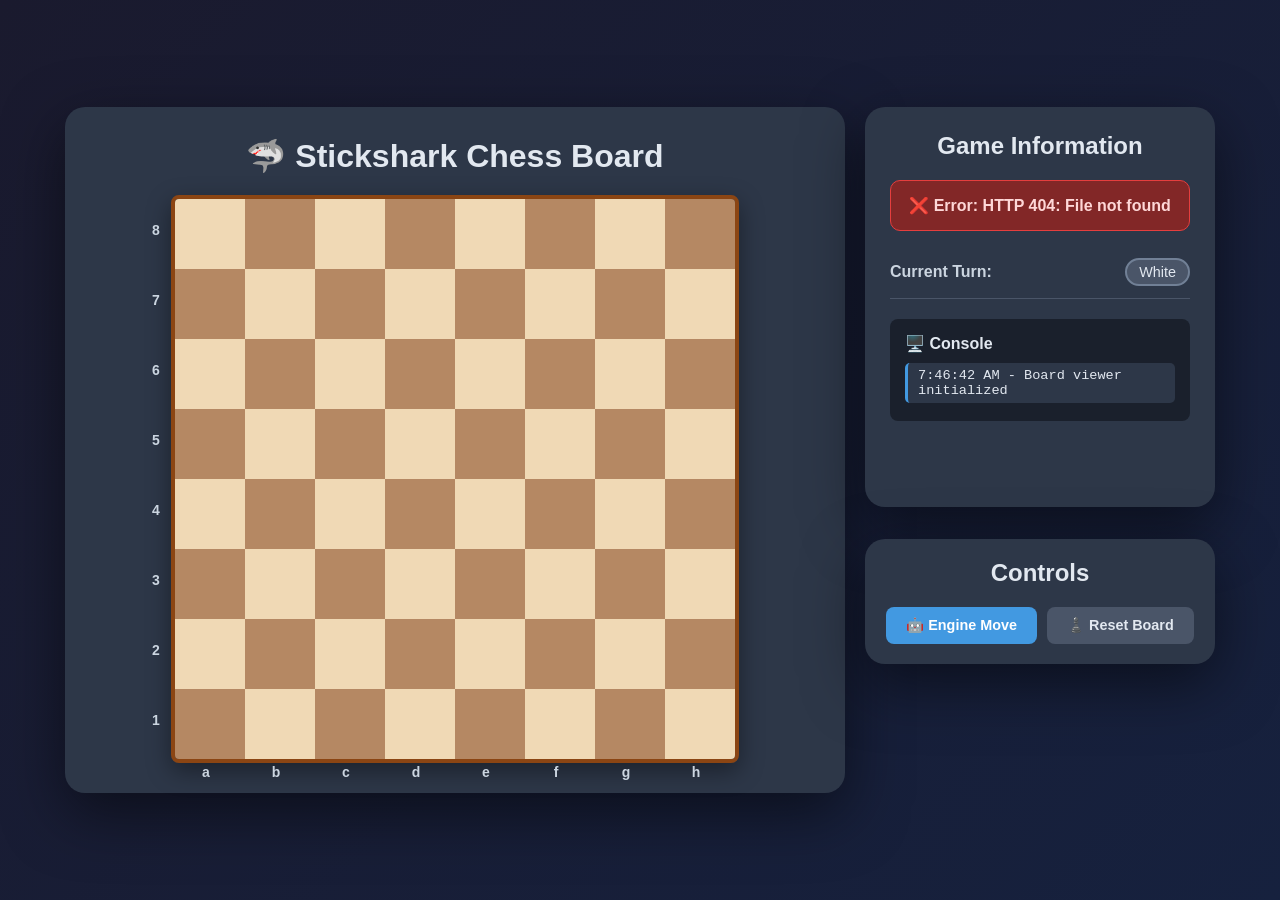
==== commit bf5d3a55: "add console" ====
--- a/chess_board.html
+++ b/chess_board.html
@@ -467,25 +467,10 @@
                 <span id="currentTurn" class="status-value turn-white">White</span>
             </div>
 
-            <div class="status-item">
-                <span class="status-label">Last Update:</span>
-                <span id="lastUpdate" class="status-value">Never</span>
-            </div>
-
-            <div class="status-item">
-                <span class="status-label">Fetch Count:</span>
-                <span id="fetchCount" class="status-value">0</span>
-            </div>
-
-            <div class="status-item">
-                <span class="status-label">Auto-Refresh:</span>
-                <span id="autoStatus" class="status-value">OFF</span>
-            </div>
-
             <div class="move-history">
-                <h4>📝 Recent Activity</h4>
+                <h4>🖥️ Console</h4>
                 <div id="moveHistory">
-                    <div class="move-item">Waiting for game data...</div>
+                    <div class="move-item">System ready...</div>
                 </div>
             </div>
         </div>
@@ -524,7 +509,7 @@
         let fetchCount = 0;
         let autoRefreshInterval = null;
         let isAutoRefreshEnabled = false; // Disabled by default since we control when to fetch
-        let moveHistory = [];
+        let consoleMessages = [];
         let draggedPiece = null;
         let isProcessingMove = false; // Track if we're currently processing a move
 
@@ -623,41 +608,31 @@
             turnElement.textContent = turn.charAt(0).toUpperCase() + turn.slice(1);
             turnElement.className = `status-value ${turn === 'white' ? 'turn-white' : 'turn-black'}`;
 
-            // Update last update time
-            const timestamp = data.timestamp || 0;
-            const updateTime = timestamp ? new Date(timestamp * 1000).toLocaleTimeString() : 'Never';
-            document.getElementById('lastUpdate').textContent = updateTime;
-
-            // Update fetch count
-            document.getElementById('fetchCount').textContent = fetchCount;
-
-            // Update move history
-            const action = data.action;
-            if (action && action !== 'fileupdate' && action !== 'getboard') {
-                const moveText = data.move ? `${action}: ${data.move}` : action;
-                addToMoveHistory(moveText);
-            }
-        }
-
-        // Add move to history
-        function addToMoveHistory(move) {
-            moveHistory.unshift({
-                move: move,
+            // Write engine message to console
+            if (data.message) {
+                addToConsole(data.message);
+            }
+        }
+
+        // Add message to console
+        function addToConsole(message) {
+            consoleMessages.unshift({
+                message: message,
                 time: new Date().toLocaleTimeString()
             });
             
-            // Keep only last 10 moves
-            if (moveHistory.length > 10) {
-                moveHistory = moveHistory.slice(0, 10);
+            // Keep only last 50 messages
+            if (consoleMessages.length > 50) {
+                consoleMessages = consoleMessages.slice(0, 50);
             }
 
             // Update display
-            const historyContainer = document.getElementById('moveHistory');
-            historyContainer.innerHTML = moveHistory.length > 0 
-                ? moveHistory.map(item => 
-                    `<div class="move-item">${item.time} - ${item.move}</div>`
+            const consoleContainer = document.getElementById('moveHistory');
+            consoleContainer.innerHTML = consoleMessages.length > 0 
+                ? consoleMessages.map(item => 
+                    `<div class="move-item">${item.time} - ${item.message}</div>`
                   ).join('')
-                : '<div class="move-item">No moves yet...</div>';
+                : '<div class="move-item">Console empty...</div>';
         }
 
         // Update connection status
@@ -828,6 +803,9 @@
 
                 const result = await response.json();
                 
+                // Log the move to console
+                addToConsole(`move: ${moveNotation}`);
+                
                 // Always refresh board after any move attempt
                 await fetchBoardState();
                 updateConnectionStatus('connected', 'Move processed');
@@ -880,7 +858,13 @@
                 
                 const res = await fetch('http://localhost:8080/enginemove', { method: 'POST' });
                 if (!res.ok) throw new Error(`HTTP ${res.status}`);
-                await res.json();
+                const result = await res.json();
+                
+                // Log the engine move to console
+                if (result.move) {
+                    addToConsole(`enginemove: ${result.move}`);
+                }
+                
                 // After engine moves, refresh board state
                 await fetchBoardState();
             } catch (e) {
@@ -901,7 +885,11 @@
                 updateConnectionStatus('loading', 'Resetting board...');
                 const res = await fetch('http://localhost:8080/newgame', { method: 'POST' });
                 if (!res.ok) throw new Error(`HTTP ${res.status}`);
-                await res.json();
+                const result = await res.json();
+                
+                // Log the new game action to console
+                addToConsole('newgame');
+                
                 await fetchBoardState();
             } catch (e) {
                 updateConnectionStatus('disconnected', `Reset failed: ${e.message}`);
@@ -914,7 +902,7 @@
             initializeBoard();
             fetchBoardState(); // Immediate first fetch
             // Don't start auto-refresh by default
-            addToMoveHistory('Board viewer initialized');
+            addToConsole('Board viewer initialized');
         });
 
         // Pause auto-refresh when page is not visible
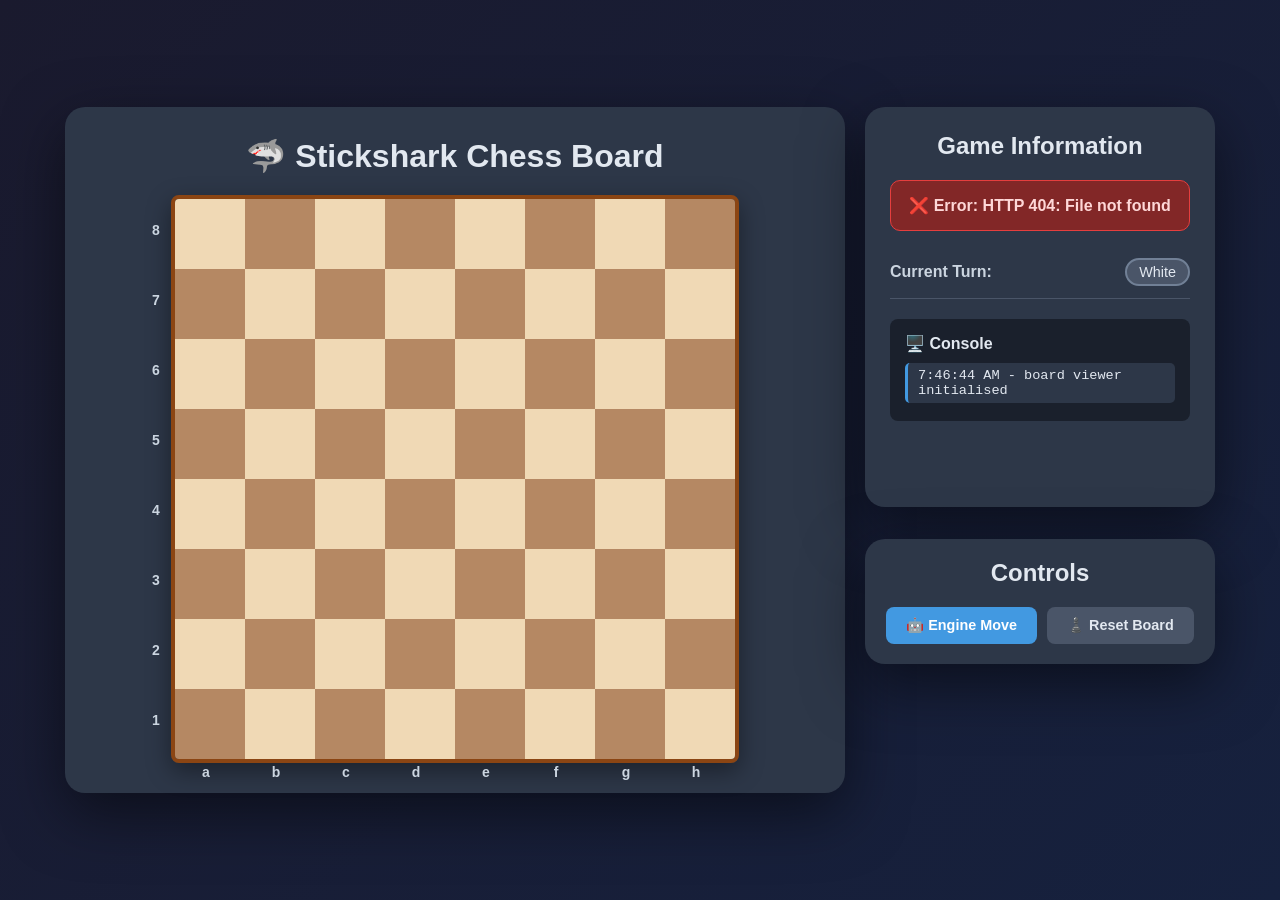
==== commit a49268ab: "refactor WebInterface class and add evaluation logging" ====
--- a/chess_board.html
+++ b/chess_board.html
@@ -612,6 +612,11 @@
             if (data.message) {
                 addToConsole(data.message);
             }
+
+            // Write evaluation to console
+            if (data.eval) {
+                addToConsole(`evaluation: ${data.eval}`);
+            }
         }
 
         // Add message to console
@@ -804,7 +809,7 @@
                 const result = await response.json();
                 
                 // Log the move to console
-                addToConsole(`move: ${moveNotation}`);
+                addToConsole(`player move: ${moveNotation}`);
                 
                 // Always refresh board after any move attempt
                 await fetchBoardState();
@@ -862,7 +867,7 @@
                 
                 // Log the engine move to console
                 if (result.move) {
-                    addToConsole(`enginemove: ${result.move}`);
+                    addToConsole(`engine move: ${result.move}`);
                 }
                 
                 // After engine moves, refresh board state
@@ -888,7 +893,7 @@
                 const result = await res.json();
                 
                 // Log the new game action to console
-                addToConsole('newgame');
+                addToConsole('board reset');
                 
                 await fetchBoardState();
             } catch (e) {
@@ -902,7 +907,7 @@
             initializeBoard();
             fetchBoardState(); // Immediate first fetch
             // Don't start auto-refresh by default
-            addToConsole('Board viewer initialized');
+            addToConsole('board viewer initialised');
         });
 
         // Pause auto-refresh when page is not visible
